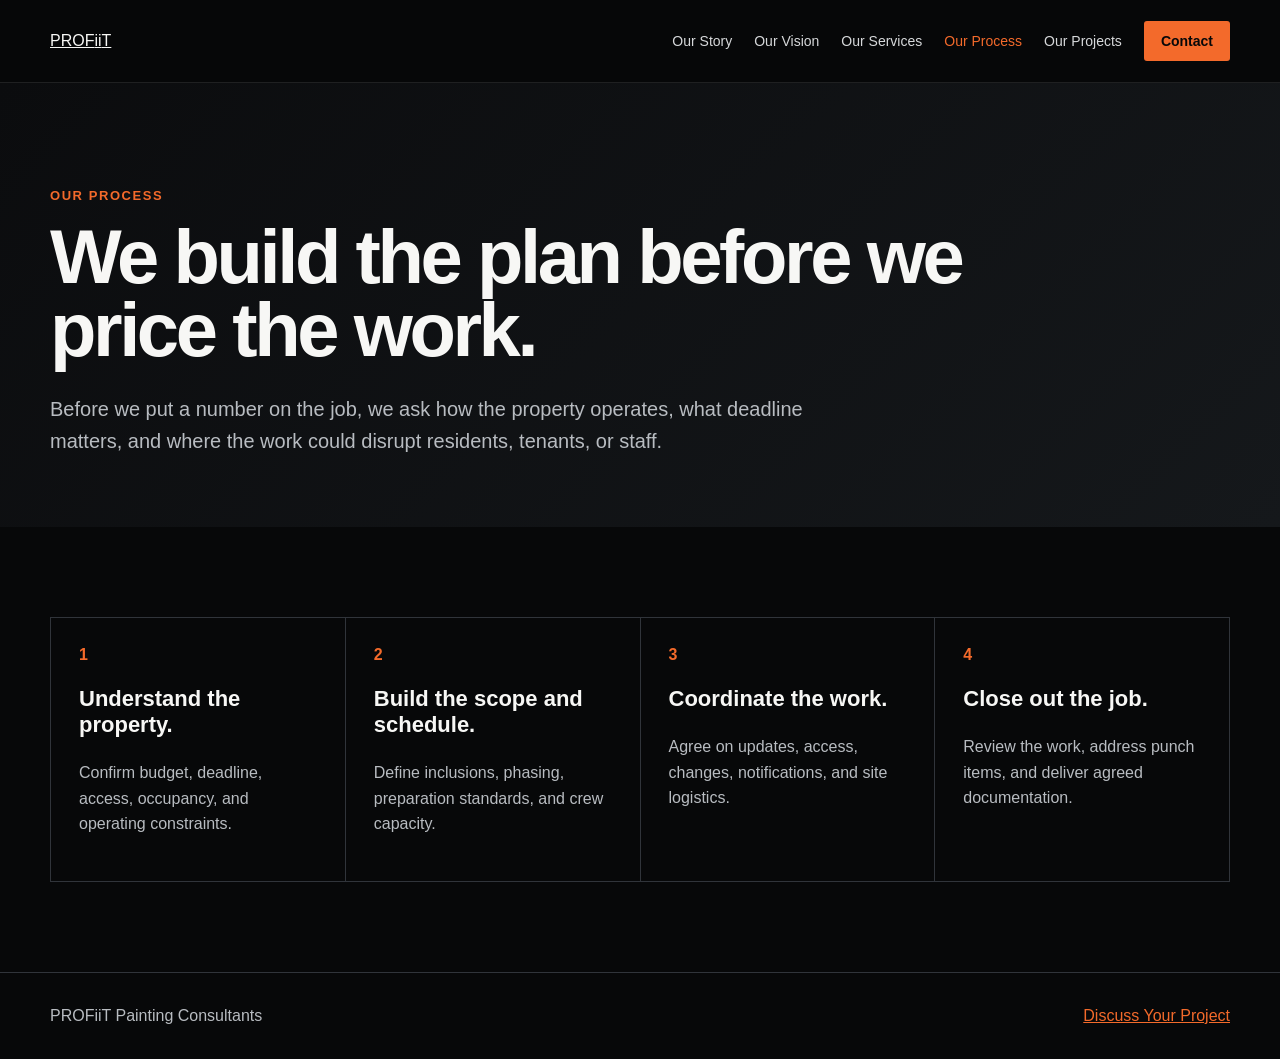
==== process.html @ cb41f94b "Redesign PROFiiT site for multi-market portfolios" ====
<!doctype html><html lang="en"><head><meta charset="utf-8"><meta name="viewport" content="width=device-width,initial-scale=1"><title>Our Process | PROFiiT Painting</title><link rel="stylesheet" href="styles.css"></head><body><header class="site-header"><nav class="wrap nav"><a class="brand text-logo" href="index.html">PROF<span>ii</span>T</a><div class="nav-links"><a href="story.html">Our Story</a><a href="vision.html">Our Vision</a><a href="services.html">Our Services</a><a class="active" href="process.html">Our Process</a><a href="projects.html">Our Projects</a><a class="nav-cta" href="contact.html">Contact</a></div></nav></header><main><section class="page-hero"><div class="wrap"><p class="eyebrow">Our Process</p><h1>We build the plan before we price the work.</h1><p class="lede">Before we put a number on the job, we ask how the property operates, what deadline matters, and where the work could disrupt residents, tenants, or staff.</p></div></section><section class="section"><div class="wrap process"><article class="step"><b>1</b><h3>Understand the property.</h3><p>Confirm budget, deadline, access, occupancy, and operating constraints.</p></article><article class="step"><b>2</b><h3>Build the scope and schedule.</h3><p>Define inclusions, phasing, preparation standards, and crew capacity.</p></article><article class="step"><b>3</b><h3>Coordinate the work.</h3><p>Agree on updates, access, changes, notifications, and site logistics.</p></article><article class="step"><b>4</b><h3>Close out the job.</h3><p>Review the work, address punch items, and deliver agreed documentation.</p></article></div></section></main><footer class="footer"><div class="wrap footer-inner"><span>PROFiiT Painting Consultants</span><a href="contact.html">Discuss Your Project</a></div></footer></body></html>
---- styles.css ----
:root{--black:#070809;--ink:#0f1113;--panel:#15181b;--orange:#f36a2b;--white:#f7f7f5;--muted:#b8bcc1;--line:#30343a;--max:1180px}*{box-sizing:border-box}html{scroll-behavior:smooth}body{margin:0;background:var(--black);color:var(--white);font-family:Arial,Helvetica,sans-serif}a{color:inherit}img{display:block;max-width:100%}.wrap{width:min(var(--max),calc(100% - 48px));margin:auto}.site-header{position:sticky;top:0;z-index:20;background:rgba(7,8,9,.96);border-bottom:1px solid rgba(255,255,255,.1);backdrop-filter:blur(12px)}.nav{min-height:82px;display:flex;align-items:center;justify-content:space-between;gap:28px}.brand{width:170px;height:62px;display:flex;align-items:center}.brand svg{width:100%;height:auto}.nav-links{display:flex;align-items:center;gap:22px;font-size:14px}.nav-links a{text-decoration:none;color:#d6d8da}.nav-links a:hover,.nav-links a.active{color:var(--orange)}.nav-cta{padding:12px 17px;background:var(--orange);color:var(--black)!important;border-radius:3px;font-weight:900}.hero{min-height:calc(100vh - 82px);display:grid;align-items:center;background:radial-gradient(circle at 75% 20%,rgba(243,106,43,.12),transparent 34%),var(--black);overflow:hidden}.hero-grid{display:grid;grid-template-columns:.85fr 1.15fr;gap:40px;align-items:center;padding:70px 0}.eyebrow{margin:0 0 18px;color:var(--orange);font-size:13px;font-weight:900;letter-spacing:.12em;text-transform:uppercase}.hero h1,.page-hero h1,.section h2{margin:0;font-size:clamp(46px,6.5vw,86px);line-height:.96;letter-spacing:-.045em}.hero h1 span{color:var(--orange)}.lede{max-width:650px;margin:26px 0 0;color:var(--muted);font-size:20px;line-height:1.6}.actions{display:flex;flex-wrap:wrap;gap:14px;margin-top:32px}.btn{min-height:52px;display:inline-flex;align-items:center;justify-content:center;padding:0 24px;border:1px solid #5b6066;border-radius:3px;text-decoration:none;font-weight:900}.btn.primary{background:var(--orange);border-color:var(--orange);color:var(--black)}.map-frame{position:relative}.map-frame img{width:100%;filter:drop-shadow(0 28px 50px rgba(0,0,0,.35))}.map-caption{display:flex;justify-content:space-between;gap:18px;margin-top:18px;padding-top:18px;border-top:1px solid var(--line);color:var(--muted);font-size:14px}.impact-strip{border-top:1px solid var(--line);border-bottom:1px solid var(--line);background:var(--ink)}.impact-grid{display:grid;grid-template-columns:repeat(3,1fr)}.impact{padding:30px;border-right:1px solid var(--line)}.impact:last-child{border-right:0}.impact strong{display:block;margin-bottom:8px;font-size:21px}.impact span{color:var(--muted);line-height:1.5}.page-hero{padding:105px 0 70px;background:linear-gradient(135deg,#0b0c0e,#15181b)}.page-hero h1{max-width:980px;font-size:clamp(42px,6vw,76px)}.page-hero .lede{max-width:800px}.section{padding:90px 0}.section.alt{background:var(--ink)}.section h2{font-size:clamp(36px,5vw,60px)}.copy{max-width:860px}.copy p{color:var(--muted);font-size:18px;line-height:1.75}.grid-2{display:grid;grid-template-columns:repeat(2,minmax(0,1fr));gap:22px}.card{padding:30px;background:var(--panel);border:1px solid var(--line);border-radius:7px}.card:before{content:"";display:block;width:42px;height:3px;margin-bottom:24px;background:var(--orange)}.card h2,.card h3{margin:0 0 14px;font-size:25px}.card p{margin:0;color:var(--muted);line-height:1.65}.card p+p{margin-top:16px}.process{display:grid;grid-template-columns:repeat(4,minmax(0,1fr));border-top:1px solid var(--line);border-left:1px solid var(--line)}.step{padding:28px;border-right:1px solid var(--line);border-bottom:1px solid var(--line)}.step b{color:var(--orange)}.step h3{font-size:22px}.step p{color:var(--muted);line-height:1.6}.project{display:grid;grid-template-columns:1fr 1fr;background:var(--panel);border:1px solid var(--line)}.project-media{min-height:390px;display:grid;place-items:center;background:#101214;color:var(--muted);text-align:center}.project-copy{padding:38px}.project-copy p{color:var(--muted);line-height:1.7}.contact-grid{display:grid;grid-template-columns:.75fr 1.25fr;gap:60px}.form{display:grid;gap:15px}.row{display:grid;grid-template-columns:1fr 1fr;gap:15px}.field{display:grid;gap:7px}.field label{font-size:14px;font-weight:800}.field input,.field select,.field textarea{width:100%;min-height:50px;padding:13px 14px;background:#0b0c0d;color:var(--white);border:1px solid var(--line);border-radius:3px;font:inherit}.field textarea{min-height:140px}.footer{padding:34px 0;border-top:1px solid var(--line);color:var(--muted)}.footer-inner{display:flex;justify-content:space-between;gap:20px}.footer a{color:var(--orange)}
@media(max-width:950px){.nav-links a:not(.nav-cta){display:none}.hero{min-height:auto}.hero-grid,.contact-grid,.project{grid-template-columns:1fr}.hero-grid{padding:55px 0}.map-frame{margin-top:10px}.impact-grid{grid-template-columns:1fr}.impact{border-right:0;border-bottom:1px solid var(--line)}.process{grid-template-columns:1fr 1fr}}
@media(max-width:650px){.wrap{width:min(100% - 32px,var(--max))}.nav{min-height:72px}.brand{width:145px;height:55px}.hero h1,.page-hero h1{font-size:clamp(42px,13vw,60px)}.lede{font-size:18px}.actions .btn{width:100%}.grid-2,.row,.process{grid-template-columns:1fr}.page-hero,.section{padding:70px 0}.map-caption,.footer-inner{flex-direction:column}.project-media{min-height:260px}}
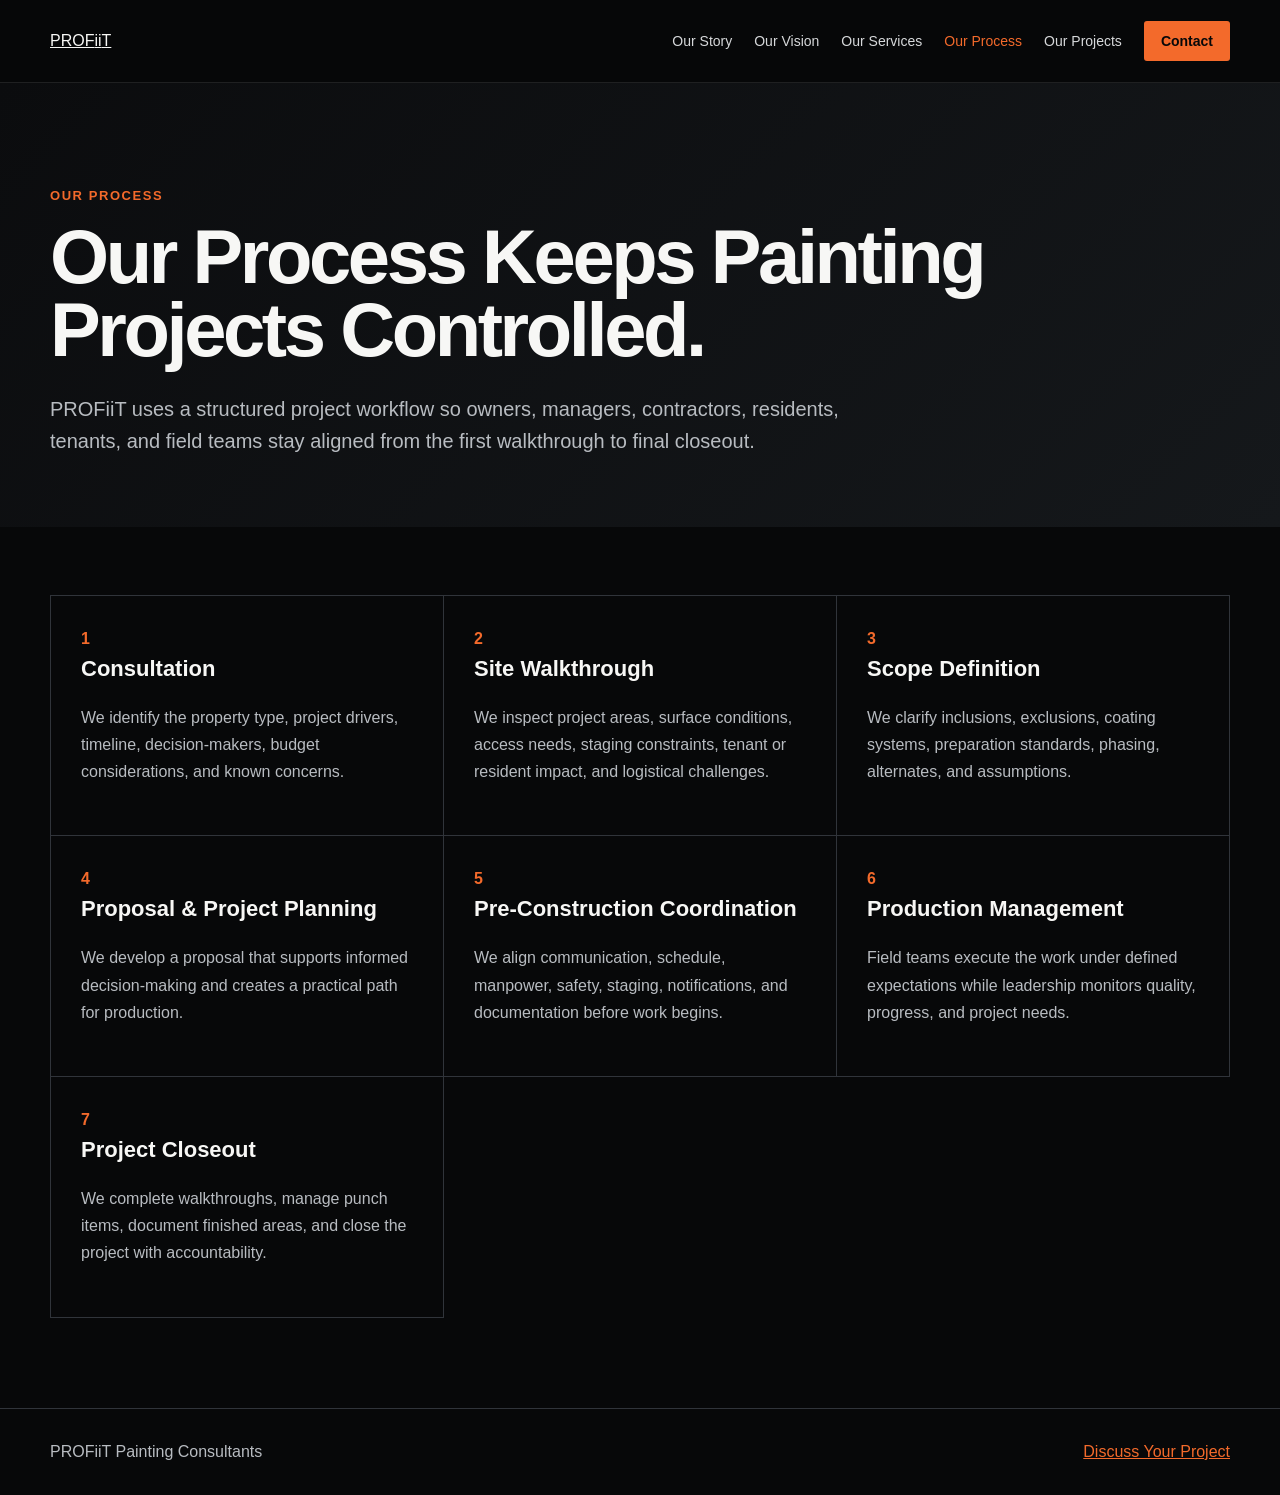
==== commit d1069456: "Restore full process and strengthen landing page" ====
--- a/process.html
+++ b/process.html
@@ -1 +1 @@
-<!doctype html><html lang="en"><head><meta charset="utf-8"><meta name="viewport" content="width=device-width,initial-scale=1"><title>Our Process | PROFiiT Painting</title><link rel="stylesheet" href="styles.css"></head><body><header class="site-header"><nav class="wrap nav"><a class="brand text-logo" href="index.html">PROF<span>ii</span>T</a><div class="nav-links"><a href="story.html">Our Story</a><a href="vision.html">Our Vision</a><a href="services.html">Our Services</a><a class="active" href="process.html">Our Process</a><a href="projects.html">Our Projects</a><a class="nav-cta" href="contact.html">Contact</a></div></nav></header><main><section class="page-hero"><div class="wrap"><p class="eyebrow">Our Process</p><h1>We build the plan before we price the work.</h1><p class="lede">Before we put a number on the job, we ask how the property operates, what deadline matters, and where the work could disrupt residents, tenants, or staff.</p></div></section><section class="section"><div class="wrap process"><article class="step"><b>1</b><h3>Understand the property.</h3><p>Confirm budget, deadline, access, occupancy, and operating constraints.</p></article><article class="step"><b>2</b><h3>Build the scope and schedule.</h3><p>Define inclusions, phasing, preparation standards, and crew capacity.</p></article><article class="step"><b>3</b><h3>Coordinate the work.</h3><p>Agree on updates, access, changes, notifications, and site logistics.</p></article><article class="step"><b>4</b><h3>Close out the job.</h3><p>Review the work, address punch items, and deliver agreed documentation.</p></article></div></section></main><footer class="footer"><div class="wrap footer-inner"><span>PROFiiT Painting Consultants</span><a href="contact.html">Discuss Your Project</a></div></footer></body></html>
+<!doctype html><html lang="en"><head><meta charset="utf-8"><meta name="viewport" content="width=device-width,initial-scale=1"><title>Our Process | PROFiiT Painting</title><meta name="description" content="The seven-step PROFiiT commercial painting process, from consultation and site walkthrough through production management and project closeout."><link rel="icon" href="assets/profiit-logo.svg" type="image/svg+xml"><link rel="stylesheet" href="styles.css"><link rel="stylesheet" href="process.css"></head><body><header class="site-header"><nav class="wrap nav" aria-label="Primary navigation"><a class="brand text-logo" href="index.html">PROF<span>ii</span>T</a><div class="nav-links"><a href="story.html">Our Story</a><a href="vision.html">Our Vision</a><a href="services.html">Our Services</a><a class="active" href="process.html">Our Process</a><a href="projects.html">Our Projects</a><a class="nav-cta" href="contact.html">Contact</a></div></nav></header><main><section class="page-hero"><div class="wrap"><p class="eyebrow">Our Process</p><h1>Our Process Keeps Painting Projects Controlled.</h1><p class="lede">PROFiiT uses a structured project workflow so owners, managers, contractors, residents, tenants, and field teams stay aligned from the first walkthrough to final closeout.</p></div></section><section class="section process-section"><div class="wrap process process-seven"><article class="step"><b>1</b><h3>Consultation</h3><p>We identify the property type, project drivers, timeline, decision-makers, budget considerations, and known concerns.</p></article><article class="step"><b>2</b><h3>Site Walkthrough</h3><p>We inspect project areas, surface conditions, access needs, staging constraints, tenant or resident impact, and logistical challenges.</p></article><article class="step"><b>3</b><h3>Scope Definition</h3><p>We clarify inclusions, exclusions, coating systems, preparation standards, phasing, alternates, and assumptions.</p></article><article class="step"><b>4</b><h3>Proposal &amp; Project Planning</h3><p>We develop a proposal that supports informed decision-making and creates a practical path for production.</p></article><article class="step"><b>5</b><h3>Pre-Construction Coordination</h3><p>We align communication, schedule, manpower, safety, staging, notifications, and documentation before work begins.</p></article><article class="step"><b>6</b><h3>Production Management</h3><p>Field teams execute the work under defined expectations while leadership monitors quality, progress, and project needs.</p></article><article class="step"><b>7</b><h3>Project Closeout</h3><p>We complete walkthroughs, manage punch items, document finished areas, and close the project with accountability.</p></article></div></section></main><footer class="footer"><div class="wrap footer-inner"><span>PROFiiT Painting Consultants</span><a href="contact.html">Discuss Your Project</a></div></footer></body></html>
--- a/process.css
+++ b/process.css
@@ -0,0 +1,7 @@
+.process-section{padding-top:68px}
+.process-seven{grid-template-columns:repeat(3,minmax(0,1fr))}
+.process-seven .step{min-height:235px;padding:34px 30px}
+.process-seven .step h3{margin-top:8px}
+.process-seven .step p{line-height:1.7}
+@media(max-width:950px){.process-seven{grid-template-columns:repeat(2,minmax(0,1fr))}}
+@media(max-width:650px){.process-section{padding-top:36px}.process-seven{grid-template-columns:1fr}.process-seven .step{min-height:auto}}
